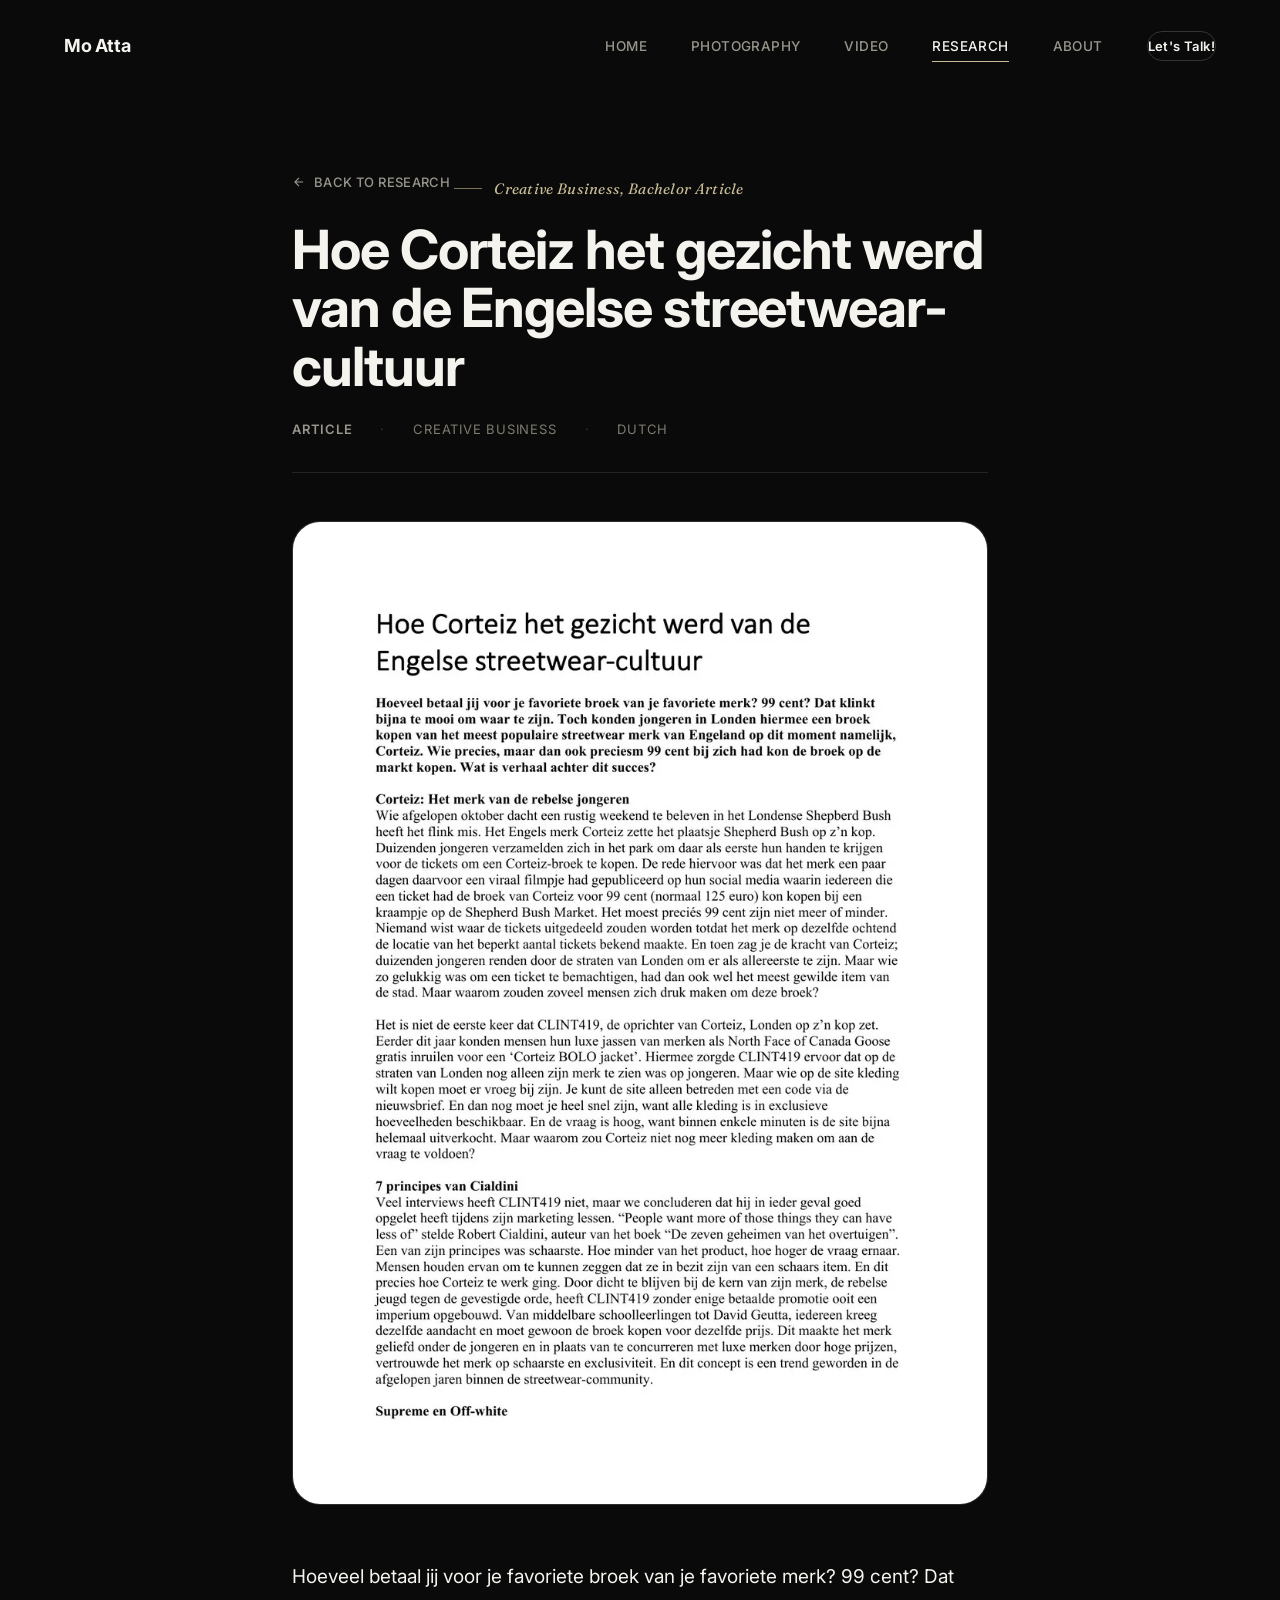
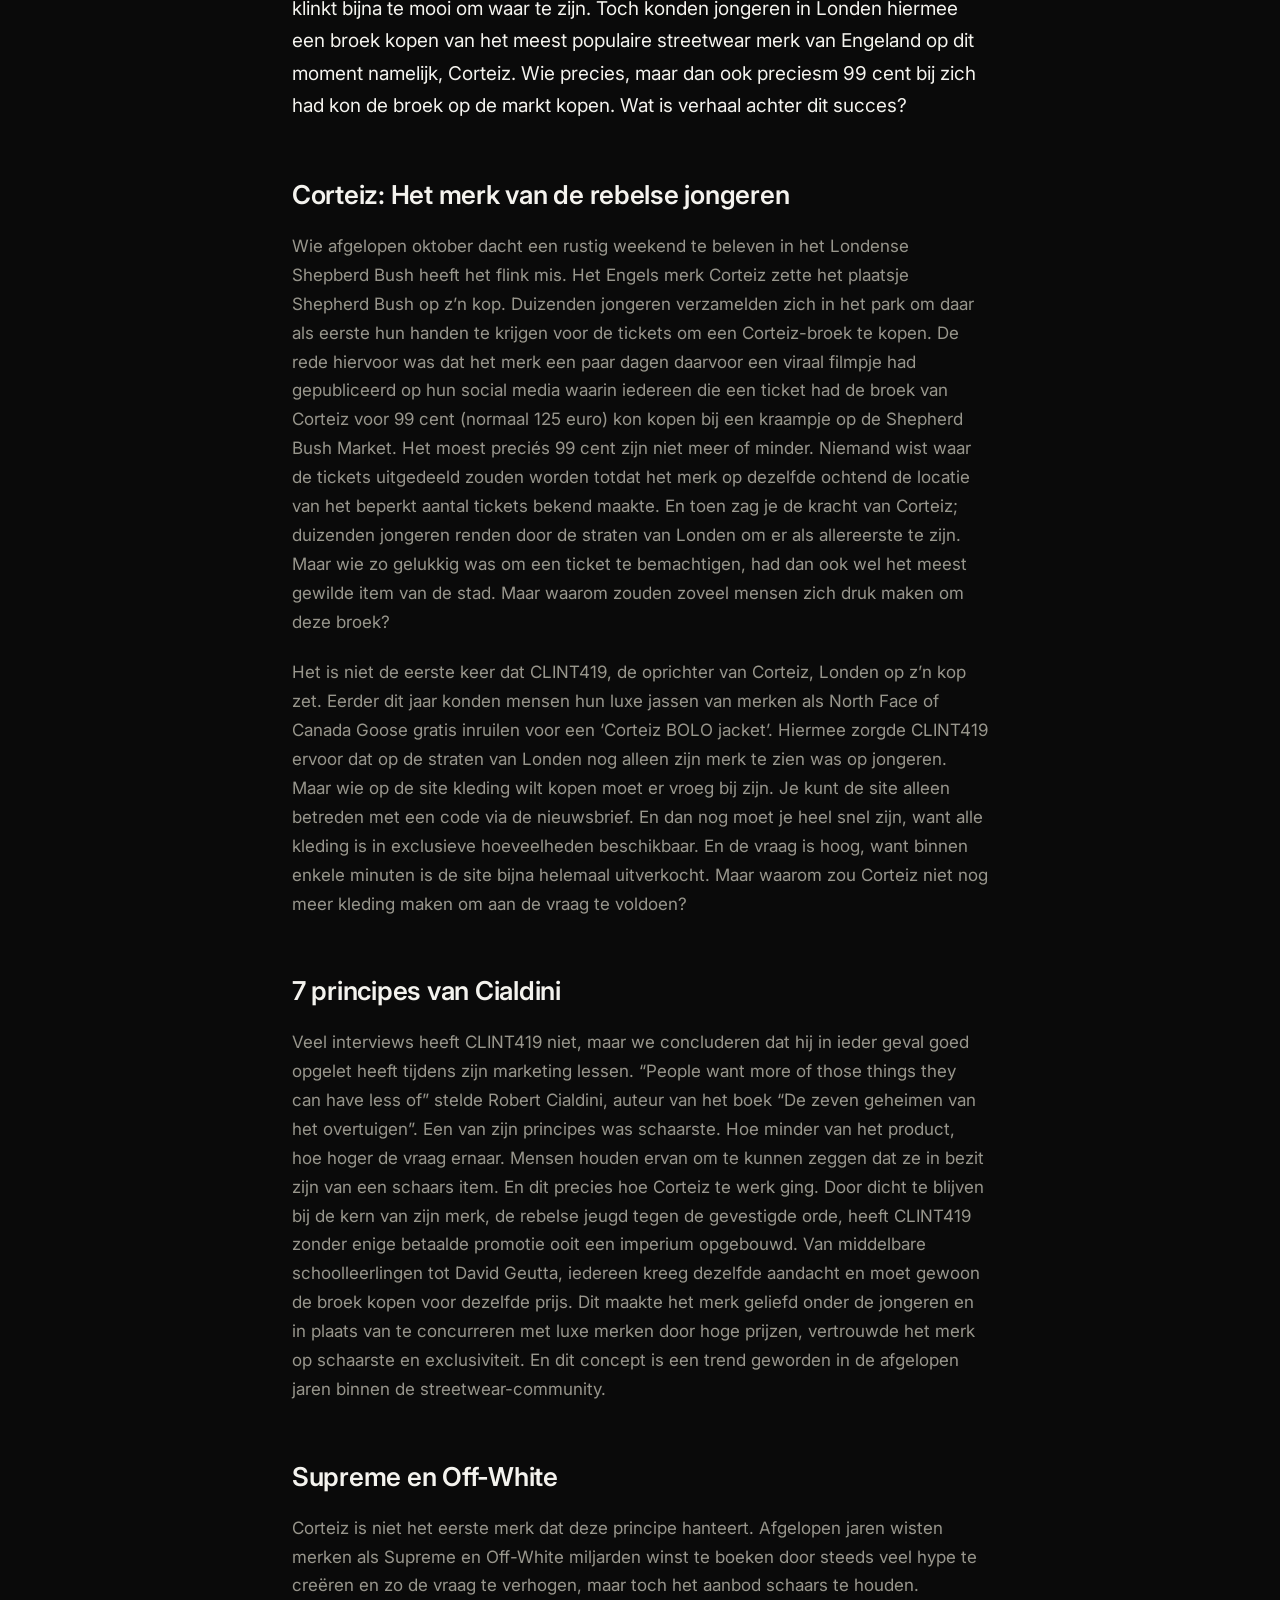
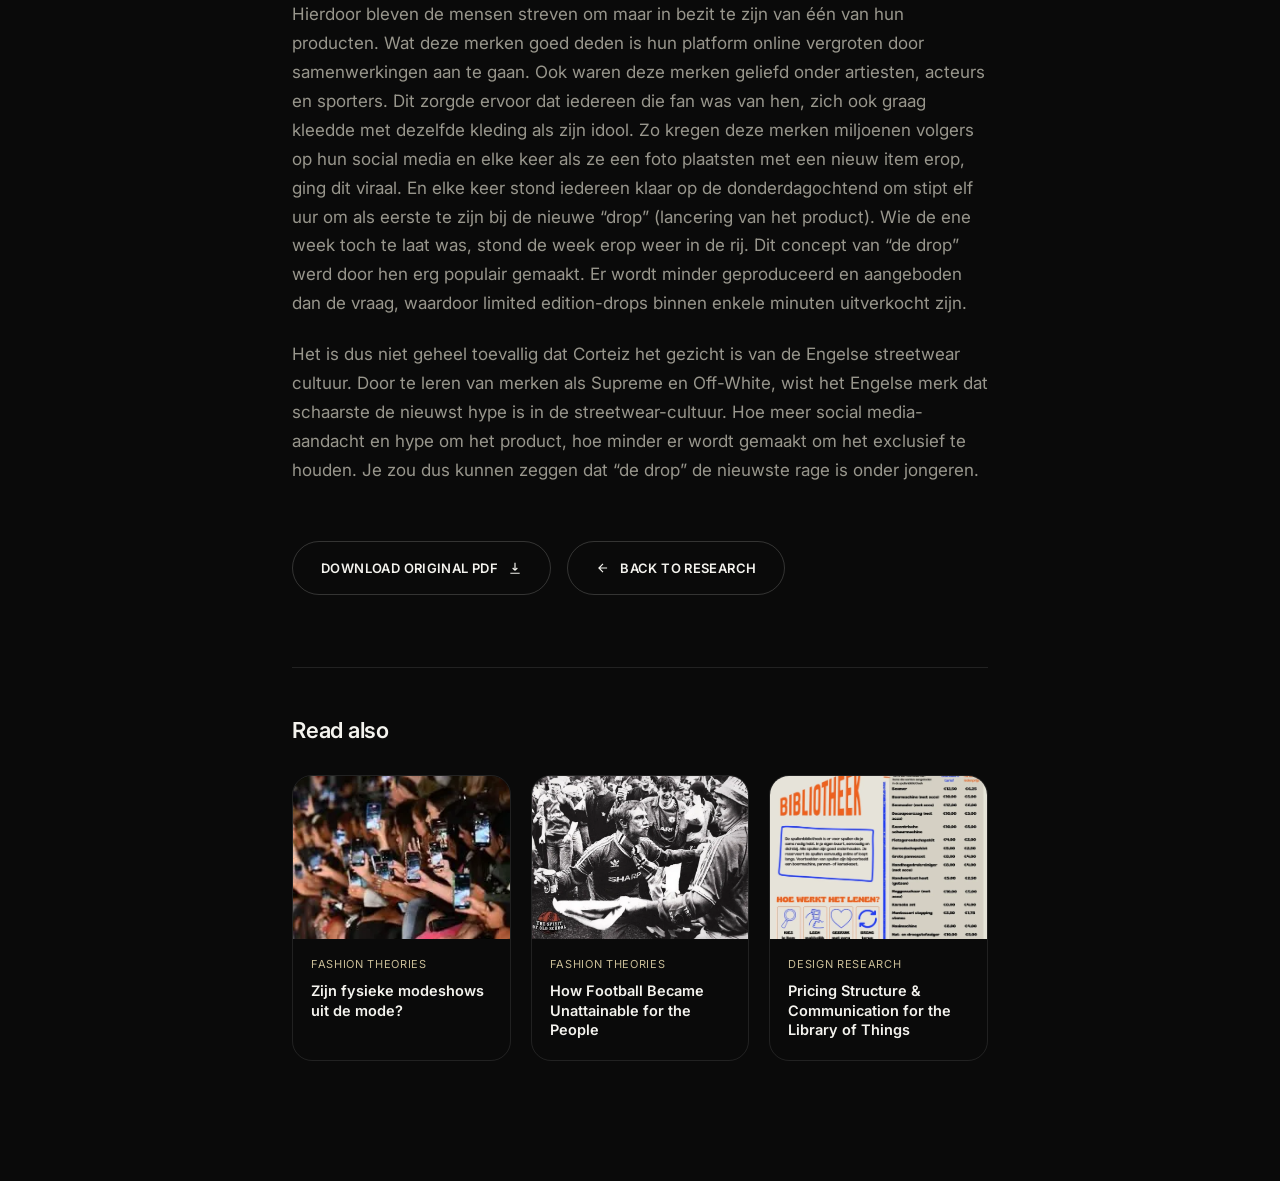
==== research-corteiz.html @ 4baba65a "Build production-ready portfolio site from source pages Rebuilds the 5 supplied pages (index + 4 res" ====
<!DOCTYPE html>
<html lang="en">
<head>
<meta charset="UTF-8" />
<meta name="viewport" content="width=device-width, initial-scale=1.0" />
<title>Hoe Corteiz het gezicht werd van de Engelse streetwear-cultuur — Mo Atta</title>
<meta name="description" content="A Creative Business bachelor article on Corteiz, scarcity marketing and Cialdini's principles of persuasion, and how the brand out-hyped Supreme and Off-White at their own game." />
<meta name="author" content="Mo Atta" />
<meta name="robots" content="index, follow" />
<meta name="theme-color" content="#0a0a0a" />
<link rel="canonical" href="https://moat56.github.io/moatta.portfolio.github.io/research-corteiz.html" />

<!-- Favicons -->
<link rel="icon" href="assets/icons/favicon.svg" type="image/svg+xml">
<link rel="icon" href="assets/icons/favicon.ico" sizes="any">
<link rel="icon" href="assets/icons/favicon-32x32.png" sizes="32x32" type="image/png">
<link rel="icon" href="assets/icons/favicon-16x16.png" sizes="16x16" type="image/png">
<link rel="apple-touch-icon" href="assets/icons/apple-touch-icon.png">
<link rel="manifest" href="site.webmanifest">

<!-- Open Graph / Facebook / LinkedIn -->
<meta property="og:type" content="article" />
<meta property="og:url" content="https://moat56.github.io/moatta.portfolio.github.io/research-corteiz.html" />
<meta property="og:title" content="Hoe Corteiz het gezicht werd van de Engelse streetwear-cultuur — Mo Atta" />
<meta property="og:description" content="A Creative Business bachelor article on Corteiz, scarcity marketing and Cialdini's principles of persuasion, and how the brand out-hyped Supreme and Off-White at their own game." />
<meta property="og:image" content="https://moat56.github.io/moatta.portfolio.github.io/assets/images/og/og-corteiz.jpg" />
<meta property="og:image:width" content="1200" />
<meta property="og:image:height" content="630" />
<meta property="og:locale" content="en_US" />
<meta property="og:site_name" content="Mo Atta Portfolio" />

<!-- Twitter -->
<meta name="twitter:card" content="summary_large_image" />
<meta name="twitter:title" content="Hoe Corteiz het gezicht werd van de Engelse streetwear-cultuur — Mo Atta" />
<meta name="twitter:description" content="A Creative Business bachelor article on Corteiz, scarcity marketing and Cialdini's principles of persuasion, and how the brand out-hyped Supreme and Off-White at their own game." />
<meta name="twitter:image" content="https://moat56.github.io/moatta.portfolio.github.io/assets/images/og/og-corteiz.jpg" />

<link rel="preconnect" href="https://fonts.googleapis.com">
<link rel="preconnect" href="https://fonts.gstatic.com" crossorigin>
<link href="https://fonts.googleapis.com/css2?family=Inter:wght@300;400;500;600;700;800;900&family=Fraunces:ital,wght@0,400;0,500;1,400;1,500&display=swap" rel="stylesheet">

<link rel="stylesheet" href="assets/css/base.css">
<link rel="stylesheet" href="assets/css/article.css">
<noscript><style>.reveal{opacity:1!important;transform:none!important;}</style></noscript>
</head>
<body>
<a href="#main" class="skip-link">Skip to content</a>
<nav class="nav" id="nav">
  <div class="nav-inner">
    <a href="index.html" class="nav-logo">Mo Atta</a>
    <ul class="nav-links" id="navLinks">
      <li><a href="index.html#home">Home</a></li>
      <li><a href="index.html#photography">Photography</a></li>
      <li><a href="index.html#video">Video</a></li>
      <li><a href="index.html#research" class="active">Research</a></li>
      <li><a href="index.html#about">About</a></li>
      <li><a href="index.html#contact" class="nav-cta">Let's Talk!</a></li>
    </ul>
    <button class="nav-toggle" id="navToggle" aria-label="Toggle menu" aria-expanded="false" aria-controls="navLinks">
      <span></span><span></span><span></span>
    </button>
  </div>
</nav>

<main id="main">
<div class="wrap">
<a class="back-link" href="index.html#research">
  <svg viewBox="0 0 24 24" fill="none" stroke="currentColor" stroke-width="2"><path d="M19 12H5M12 19l-7-7 7-7"/></svg>
  Back to Research
</a>
<div class="eyebrow">Creative Business, Bachelor Article</div>
<h1 class="title">Hoe Corteiz het gezicht werd van de Engelse streetwear-cultuur</h1>
<div class="meta"><strong>Article</strong> <span style="opacity:.4">&middot;</span> Creative Business <span style="opacity:.4">&middot;</span> Dutch</div>
<div class="cover"><img src="assets/images/corteiz-cover.webp" alt="Hoe Corteiz het gezicht werd van de Engelse streetwear-cultuur — cover"/></div>
<div class="content"><p class="lead">Hoeveel betaal jij voor je favoriete broek van je favoriete merk? 99 cent? Dat klinkt bijna te mooi om waar te zijn. Toch konden jongeren in Londen hiermee een broek kopen van het meest populaire streetwear merk van Engeland op dit moment namelijk, Corteiz. Wie precies, maar dan ook preciesm 99 cent bij zich had kon de broek op de markt kopen. Wat is verhaal achter dit succes?</p>
<h2>Corteiz: Het merk van de rebelse jongeren</h2>
<p>Wie afgelopen oktober dacht een rustig weekend te beleven in het Londense Shepberd Bush heeft het flink mis. Het Engels merk Corteiz zette het plaatsje Shepherd Bush op z’n kop. Duizenden jongeren verzamelden zich in het park om daar als eerste hun handen te krijgen voor de tickets om een Corteiz-broek te kopen. De rede hiervoor was dat het merk een paar dagen daarvoor een viraal filmpje had gepubliceerd op hun social media waarin iedereen die een ticket had de broek van Corteiz voor 99 cent (normaal 125 euro) kon kopen bij een kraampje op de Shepherd Bush Market. Het moest preciés 99 cent zijn niet meer of minder. Niemand wist waar de tickets uitgedeeld zouden worden totdat het merk op dezelfde ochtend de locatie van het beperkt aantal tickets bekend maakte. En toen zag je de kracht van Corteiz; duizenden jongeren renden door de straten van Londen om er als allereerste te zijn. Maar wie zo gelukkig was om een ticket te bemachtigen, had dan ook wel het meest gewilde item van de stad. Maar waarom zouden zoveel mensen zich druk maken om deze broek?</p>
<p>Het is niet de eerste keer dat CLINT419, de oprichter van Corteiz, Londen op z’n kop zet. Eerder dit jaar konden mensen hun luxe jassen van merken als North Face of Canada Goose gratis inruilen voor een ‘Corteiz BOLO jacket’. Hiermee zorgde CLINT419 ervoor dat op de straten van Londen nog alleen zijn merk te zien was op jongeren. Maar wie op de site kleding wilt kopen moet er vroeg bij zijn. Je kunt de site alleen betreden met een code via de nieuwsbrief. En dan nog moet je heel snel zijn, want alle kleding is in exclusieve hoeveelheden beschikbaar. En de vraag is hoog, want binnen enkele minuten is de site bijna helemaal uitverkocht. Maar waarom zou Corteiz niet nog meer kleding maken om aan de vraag te voldoen?</p>
<h2>7 principes van Cialdini</h2>
<p>Veel interviews heeft CLINT419 niet, maar we concluderen dat hij in ieder geval goed opgelet heeft tijdens zijn marketing lessen. “People want more of those things they can have less of” stelde Robert Cialdini, auteur van het boek “De zeven geheimen van het overtuigen”. Een van zijn principes was schaarste. Hoe minder van het product, hoe hoger de vraag ernaar. Mensen houden ervan om te kunnen zeggen dat ze in bezit zijn van een schaars item. En dit precies hoe Corteiz te werk ging. Door dicht te blijven bij de kern van zijn merk, de rebelse jeugd tegen de gevestigde orde, heeft CLINT419 zonder enige betaalde promotie ooit een imperium opgebouwd. Van middelbare schoolleerlingen tot David Geutta, iedereen kreeg dezelfde aandacht en moet gewoon de broek kopen voor dezelfde prijs. Dit maakte het merk geliefd onder de jongeren en in plaats van te concurreren met luxe merken door hoge prijzen, vertrouwde het merk op schaarste en exclusiviteit. En dit concept is een trend geworden in de afgelopen jaren binnen de streetwear-community.</p>
<h2>Supreme en Off-White</h2>
<p>Corteiz is niet het eerste merk dat deze principe hanteert. Afgelopen jaren wisten merken als Supreme en Off-White miljarden winst te boeken door steeds veel hype te creëren en zo de vraag te verhogen, maar toch het aanbod schaars te houden. Hierdoor bleven de mensen streven om maar in bezit te zijn van één van hun producten. Wat deze merken goed deden is hun platform online vergroten door samenwerkingen aan te gaan. Ook waren deze merken geliefd onder artiesten, acteurs en sporters. Dit zorgde ervoor dat iedereen die fan was van hen, zich ook graag kleedde met dezelfde kleding als zijn idool. Zo kregen deze merken miljoenen volgers op hun social media en elke keer als ze een foto plaatsten met een nieuw item erop, ging dit viraal. En elke keer stond iedereen klaar op de donderdagochtend om stipt elf uur om als eerste te zijn bij de nieuwe “drop” (lancering van het product). Wie de ene week toch te laat was, stond de week erop weer in de rij. Dit concept van “de drop” werd door hen erg populair gemaakt. Er wordt minder geproduceerd en aangeboden dan de vraag, waardoor limited edition-drops binnen enkele minuten uitverkocht zijn.</p>
<p>Het is dus niet geheel toevallig dat Corteiz het gezicht is van de Engelse streetwear cultuur. Door te leren van merken als Supreme en Off-White, wist het Engelse merk dat schaarste de nieuwst hype is in de streetwear-cultuur. Hoe meer social media-aandacht en hype om het product, hoe minder er wordt gemaakt om het exclusief te houden. Je zou dus kunnen zeggen dat “de drop” de nieuwste rage is onder jongeren.</p>
</div>
<div class="download-row">
    <a href="articles/corteiz-source.pdf" class="btn" target="_blank" rel="noopener noreferrer">
      Download Original PDF
      <svg viewBox="0 0 24 24" fill="none" stroke="currentColor" stroke-width="2"><path d="M12 3v13m0 0l-4-4m4 4l4-4M4 21h16"/></svg>
    </a>
    <a href="index.html#research" class="btn">
      <svg viewBox="0 0 24 24" fill="none" stroke="currentColor" stroke-width="2"><path d="M19 12H5M12 19l-7-7 7-7"/></svg>
      Back to Research
    </a>
  </div>
    <div class="read-also">
      <h2>Read also</h2>
      <div class="read-also-grid">
      <a class="read-also-card" href="research-modeshows.html">
        <div class="read-also-image"><img src="assets/images/modeshows-thumb.webp" alt="Fashion show audience filming on their phones" loading="lazy"/></div>
        <div class="read-also-body">
          <div class="read-also-category">Fashion Theories</div>
          <div class="read-also-title">Zijn fysieke modeshows uit de mode?</div>
        </div>
      </a>
      <a class="read-also-card" href="research-luxury-and-football.html">
        <div class="read-also-image"><img src="assets/images/luxury-football-thumb.webp" alt="Manchester United fans celebrating" loading="lazy"/></div>
        <div class="read-also-body">
          <div class="read-also-category">Fashion Theories</div>
          <div class="read-also-title">How Football Became Unattainable for the People</div>
        </div>
      </a>
      <a class="read-also-card" href="research-library-of-things.html">
        <div class="read-also-image"><img src="assets/images/library-of-things-cover.webp" alt="Spullenbibliotheek (Library of Things) campaign cover" loading="lazy"/></div>
        <div class="read-also-body">
          <div class="read-also-category">Design Research</div>
          <div class="read-also-title">Pricing Structure & Communication for the Library of Things</div>
        </div>
      </a>
      </div>
    </div>
</div>
</main>
<script src="assets/js/main.js" defer></script>
</body>
</html>
---- assets/css/base.css ----
/* ============================================================
   TOKENS
============================================================ */
:root{
  --bg: #0a0a0a;
  --bg-elevated: #131311;
  --bg-card: #161614;
  --text: #f4f3ee;
  --text-muted: #98968c;
  --text-faint: #7d7b6f;
  --line: rgba(244,243,238,0.10);
  --line-strong: rgba(244,243,238,0.18);
  --accent: #c9bd97;
  --accent-dim: #7c765d;
  --radius-xl: 28px;
  --radius-lg: 20px;
  --radius-md: 14px;
  --radius-sm: 8px;
  --ease: cubic-bezier(.16,.8,.24,1);
  --ease-soft: cubic-bezier(.22,.61,.36,1);
  --container: 1360px;
  --nav-h: 92px;
}

*,*::before,*::after{ box-sizing: border-box; }
html{ scroll-behavior: smooth; background: var(--bg); }
body{
  margin:0;
  background: var(--bg);
  color: var(--text);
  font-family: 'Inter', -apple-system, BlinkMacSystemFont, 'SF Pro Display', sans-serif;
  font-weight: 400;
  -webkit-font-smoothing: antialiased;
  -moz-osx-font-smoothing: grayscale;
  overflow-x: hidden;
}
img{ max-width:100%; display:block; }
a{ color: inherit; text-decoration: none; }
button{ font-family: inherit; cursor: pointer; }
h1,h2,h3,h4,p{ margin:0; }
::selection{ background: var(--accent); color: #0a0a0a; }

@media (prefers-reduced-motion: reduce){
  *{ animation-duration: 0.001ms !important; animation-iteration-count: 1 !important; transition-duration: 0.001ms !important; scroll-behavior: auto !important; }
}

.serif{
  font-family: 'Fraunces', Georgia, serif;
}
.eyebrow{
  font-family: 'Fraunces', Georgia, serif;
  font-style: italic;
  font-weight: 400;
  font-size: 15px;
  letter-spacing: 0.02em;
  color: var(--accent);
  display: inline-flex;
  align-items: center;
  gap: 12px;
}
.eyebrow::before{
  content:'';
  width: 28px;
  height: 1px;
  background: var(--accent-dim);
  display:inline-block;
}

.container{
  max-width: var(--container);
  margin: 0 auto;
  padding: 0 64px;
}

.skip-link{
  position: absolute;
  top: -60px;
  left: 16px;
  z-index: 1000;
  background: var(--text);
  color: #0a0a0a;
  padding: 12px 20px;
  border-radius: 100px;
  font-size: 13px;
  font-weight: 600;
  transition: top .3s var(--ease);
}
.skip-link:focus{ top: 16px; }

.btn{
  display:inline-flex;
  align-items:center;
  justify-content:center;
  gap: 10px;
  padding: 17px 34px;
  border-radius: 100px;
  font-size: 14px;
  font-weight: 600;
  letter-spacing: 0.03em;
  text-transform: uppercase;
  border: 1px solid var(--line-strong);
  background: transparent;
  color: var(--text);
  transition: background .5s var(--ease), color .5s var(--ease), border-color .5s var(--ease), transform .4s var(--ease);
  white-space: nowrap;
}
.btn:hover{ transform: translateY(-2px); border-color: var(--text); }
.btn-primary{
  background: var(--text);
  color: #0a0a0a;
  border-color: var(--text);
}
.btn-primary:hover{ background: var(--accent); border-color: var(--accent); color: #0a0a0a; }
.btn:focus-visible, a:focus-visible, button:focus-visible{
  outline: 2px solid var(--accent);
  outline-offset: 3px;
}

.reveal{
  opacity: 0;
  transform: translateY(36px);
  transition: opacity 1s var(--ease-soft), transform 1s var(--ease-soft);
  will-change: transform, opacity;
}
.reveal.in-view{ opacity: 1; transform: translateY(0); }
.reveal-delay-1{ transition-delay: .08s; }
.reveal-delay-2{ transition-delay: .16s; }
.reveal-delay-3{ transition-delay: .24s; }
.reveal-delay-4{ transition-delay: .32s; }

.section{ position: relative; padding: 190px 0; }
.section-tight{ padding: 130px 0; }
.section-head{
  display:flex;
  align-items: flex-end;
  justify-content: space-between;
  gap: 40px;
  margin-bottom: 84px;
}
.section-title{
  font-size: clamp(40px, 4.4vw, 68px);
  font-weight: 600;
  letter-spacing: -0.02em;
  line-height: 1.02;
}
.section-note{
  max-width: 340px;
  color: var(--text-muted);
  font-size: 15.5px;
  line-height: 1.6;
  padding-bottom: 6px;
}

.hairline{
  height:1px;
  background: var(--line);
  border:none;
  width:100%;
}

/* ============================================================
   NAV (shared across every page)
============================================================ */
.nav{
  position: fixed;
  top:0; left:0; right:0;
  height: var(--nav-h);
  z-index: 500;
  display:flex;
  align-items:center;
  background: transparent;
  backdrop-filter: blur(0px);
  -webkit-backdrop-filter: blur(0px);
  transition: backdrop-filter .5s ease;
}
.nav.scrolled{
  backdrop-filter: blur(14px);
  -webkit-backdrop-filter: blur(14px);
}
.nav-inner{
  width:100%;
  max-width: var(--container);
  margin: 0 auto;
  padding: 0 64px;
  display:flex;
  align-items:center;
  justify-content: space-between;
}
.nav-logo{
  font-size: 18px;
  font-weight: 700;
  letter-spacing: -0.01em;
}
.nav-links{
  display:flex;
  align-items:center;
  gap: 44px;
  list-style:none;
  margin:0; padding:0;
}
.nav-links a{
  position:relative;
  font-size: 13.5px;
  font-weight: 500;
  letter-spacing: 0.03em;
  text-transform: uppercase;
  color: var(--text-muted);
  padding: 6px 0;
  transition: color .4s ease;
}
.nav-links a::after{
  content:'';
  position:absolute;
  left:0; right:0; bottom:-2px;
  height: 1px;
  background: var(--accent);
  transform: scaleX(0);
  transform-origin: left;
  transition: transform .4s var(--ease);
}
.nav-links a:hover{ color: var(--text); }
.nav-links a.active{ color: var(--text); }
.nav-links a.active::after{ transform: scaleX(1); }
.nav-cta{
  font-size: 13px !important;
  font-weight: 600 !important;
  padding: 11px 22px;
  border: 1px solid var(--line-strong);
  border-radius: 100px;
  color: var(--text) !important;
  text-transform: none !important;
  transition: all .4s var(--ease);
}
.nav-cta:hover{ background: var(--text); color: #0a0a0a !important; border-color: var(--text); }
.nav-cta::after{ display:none; }
.nav-toggle{
  display:none;
  width: 30px; height: 22px;
  position: relative;
  background:none; border:none;
}
.nav-toggle span{
  position:absolute; left:0; right:0; height:1px; background: var(--text);
  transition: transform .3s ease, opacity .3s ease;
}
.nav-toggle span:nth-child(1){ top:0; }
.nav-toggle span:nth-child(2){ top:50%; margin-top:-0.5px; }
.nav-toggle span:nth-child(3){ bottom:0; }
.nav-toggle.open span:nth-child(1){ transform: translateY(10.5px) rotate(45deg); }
.nav-toggle.open span:nth-child(2){ opacity:0; }
.nav-toggle.open span:nth-child(3){ transform: translateY(-10.5px) rotate(-45deg); }

/* ============================================================
   FOOTER (shared)
============================================================ */
.footer{
  padding: 40px 0;
  display:flex;
  justify-content: space-between;
  align-items:center;
  border-top: 1px solid var(--line);
  flex-wrap: wrap;
  gap: 16px;
}
.footer-note{ font-size:13px; color: var(--text-faint); }
.footer-socials{ display:flex; gap:22px; }
.footer-socials a{ font-size:13px; color: var(--text-muted); transition: color .3s ease; }
.footer-socials a:hover{ color: var(--text); }

/* ============================================================
   RESPONSIVE (shared nav/container breakpoints)
============================================================ */
@media (max-width: 1180px){
  .container, .nav-inner{ padding-left:40px; padding-right:40px; }
}
@media (max-width: 980px){
  .nav-links{ display:none; }
  .nav-toggle{ display:block; }
  .section{ padding: 120px 0; }
}
@media (max-width: 640px){
  .container, .nav-inner{ padding-left:24px; padding-right:24px; }
  .section-head{ flex-direction:column; align-items:flex-start; gap:20px; }
}
---- assets/css/article.css ----
/* ============================================================
   RESEARCH ARTICLE PAGES
   (shared by research-library-of-things.html, research-modeshows.html,
   research-corteiz.html, research-luxury-and-football.html)
============================================================ */
body{ line-height: 1.7; }

.wrap{ max-width:760px; margin:0 auto; padding: 170px 32px 120px; }

.back-link{
  display:inline-flex; align-items:center; gap:8px;
  font-size:13px; font-weight:500; letter-spacing:0.03em; text-transform:uppercase;
  color:var(--text-muted); margin-bottom:28px;
  transition:color .3s ease;
}
.back-link:hover{ color:var(--text); }
.back-link svg{ width:14px; height:14px; }

h1.title{
  font-size:clamp(32px,5vw,54px); font-weight:700; letter-spacing:-0.02em; line-height:1.08; margin:0 0 22px;
}
.meta{
  display:flex; flex-wrap:wrap; gap:10px 28px; color:var(--text-faint); font-size:13px;
  text-transform:uppercase; letter-spacing:0.06em; margin-bottom:48px; padding-bottom:32px;
  border-bottom:1px solid var(--line);
}
.meta strong{ color:var(--text-muted); font-weight:600; }
.cover{
  border-radius:var(--radius-xl); overflow:hidden; margin-bottom:56px;
  border:1px solid var(--line); background:var(--bg-card);
}
.cover img{ width:100%; height:auto; display:block; }
.content h2{
  font-size:26px; font-weight:600; letter-spacing:-0.01em; margin:56px 0 20px; line-height:1.3;
}
.content h2:first-child{ margin-top:0; }
.content p{ font-size:17px; color:var(--text-muted); margin:0 0 22px; }
.content p.lead{ font-size:19px; color:var(--text); }
.content blockquote{
  font-family:'Fraunces',serif; font-style:italic; font-size:20px; color:var(--text);
  border-left:2px solid var(--accent); padding-left:24px; margin:36px 0;
}
.abstract{
  background:var(--bg-card); border:1px solid var(--line); border-radius:var(--radius-lg);
  padding:32px 36px; margin-bottom:48px;
}
.abstract .label{ font-size:12px; text-transform:uppercase; letter-spacing:.08em; color:var(--accent); margin-bottom:14px; }
.abstract p{ margin:0; font-size:15.5px; }
.abstract p + p{ margin-top: 16px; }
.keywords{ margin-top:18px; font-size:13px; color:var(--text-faint); }
.keywords strong{ color:var(--text-muted); }
.sources{
  margin-top:56px; padding-top:40px; border-top:1px solid var(--line);
}
.sources h2{ margin-top:0; }
.sources ol{ padding-left:22px; margin:0; }
.sources li{ font-size:13.5px; color:var(--text-faint); margin-bottom:16px; line-height:1.6; word-break:break-word; }
.download-row{ margin-top:56px; display:flex; gap:16px; flex-wrap:wrap; }
.download-row .btn{
  padding:15px 28px; font-size:13px;
}
.download-row .btn svg{ width:14px; height:14px; }

.read-also{ margin-top:72px; padding-top:44px; border-top:1px solid var(--line); }
.read-also h2{ font-size:22px; font-weight:600; letter-spacing:-0.01em; margin-bottom:26px; }
.read-also-grid{ display:grid; grid-template-columns:repeat(3,1fr); gap:20px; }
.read-also-card{ display:block; border:1px solid var(--line); border-radius:var(--radius-lg); overflow:hidden; text-decoration:none; color:inherit; transition:transform .4s var(--ease), border-color .4s var(--ease); }
.read-also-card:hover{ transform:translateY(-6px); border-color:var(--line-strong); }
.read-also-image{ aspect-ratio:4/3; overflow:hidden; background:var(--bg-card); }
.read-also-image img{ width:100%; height:100%; object-fit:cover; }
.read-also-body{ padding:16px 18px 20px; }
.read-also-category{ font-size:11px; text-transform:uppercase; letter-spacing:.06em; color:var(--accent); margin-bottom:8px; }
.read-also-title{ font-size:14.5px; font-weight:600; line-height:1.35; }

@media (max-width:640px){
  .wrap{ padding:140px 24px 90px; }
  .abstract{ padding:24px; }
  .read-also-grid{ grid-template-columns:1fr; }
}
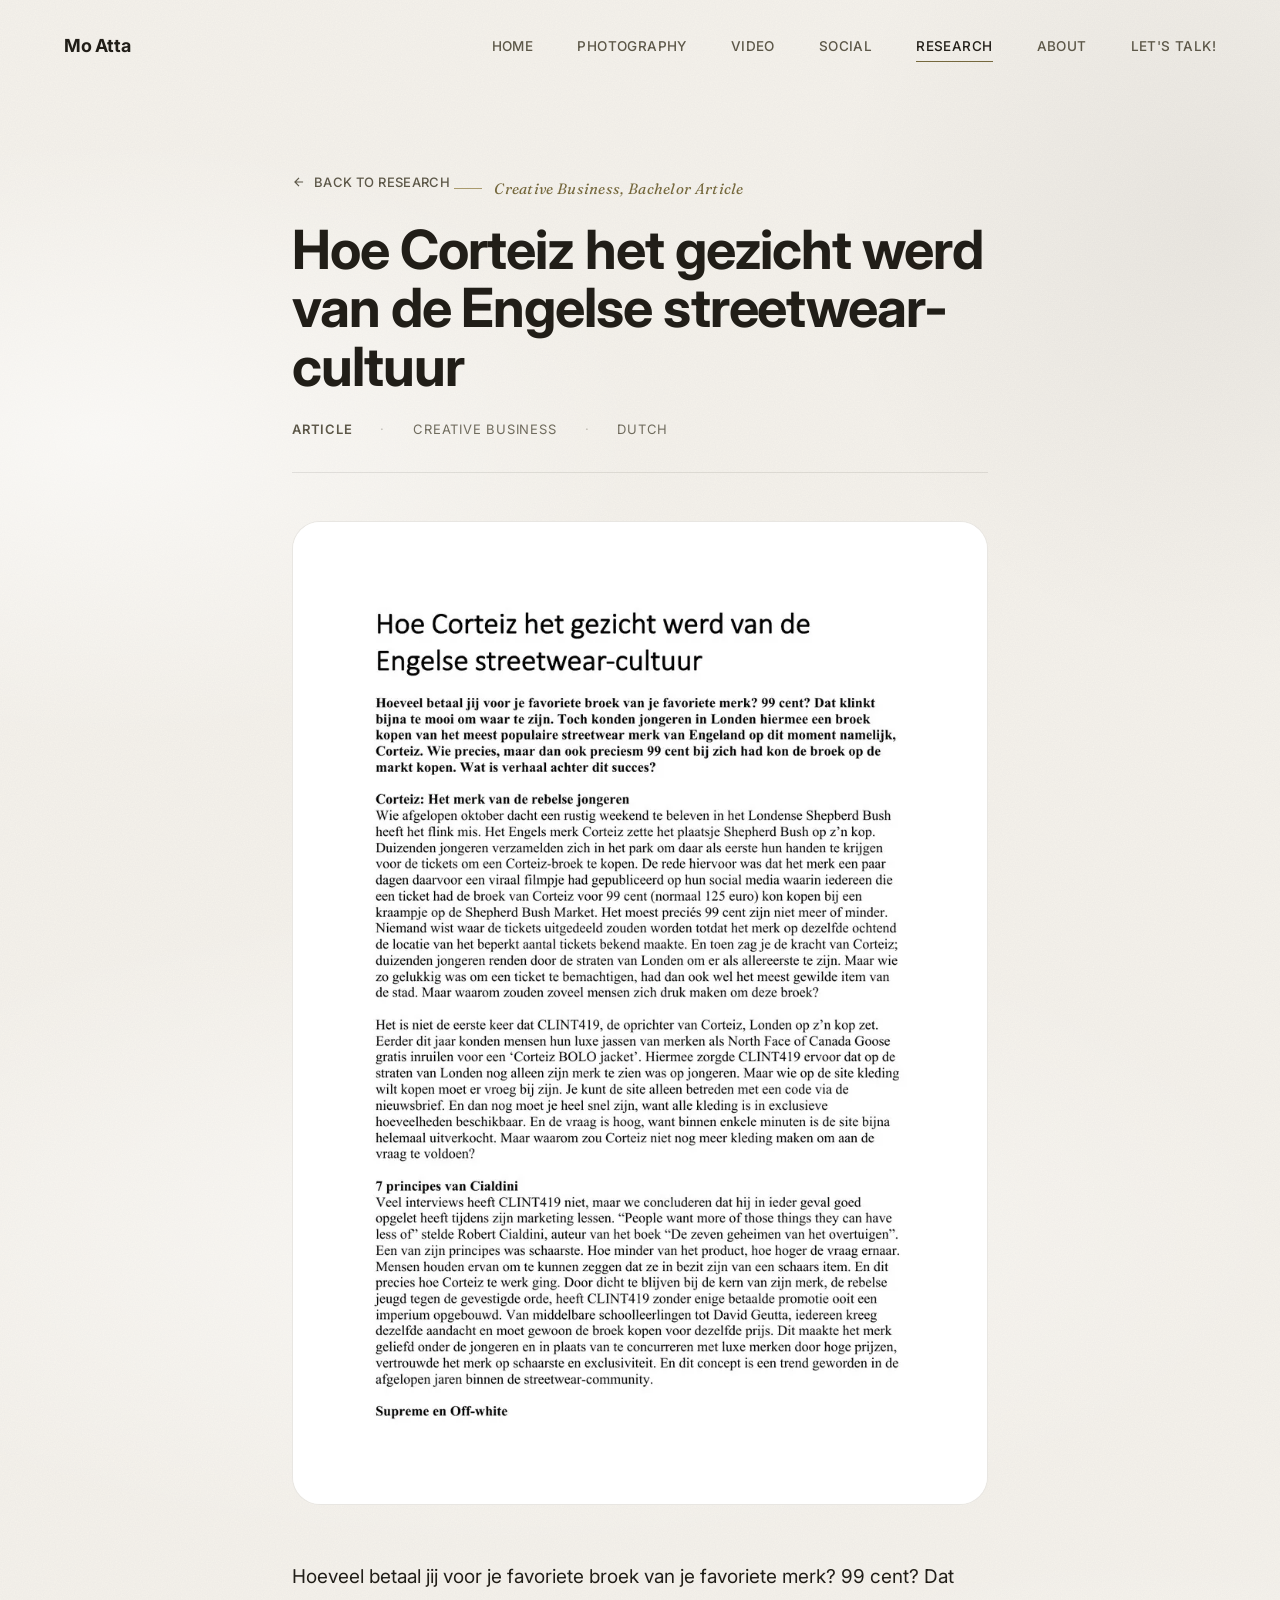
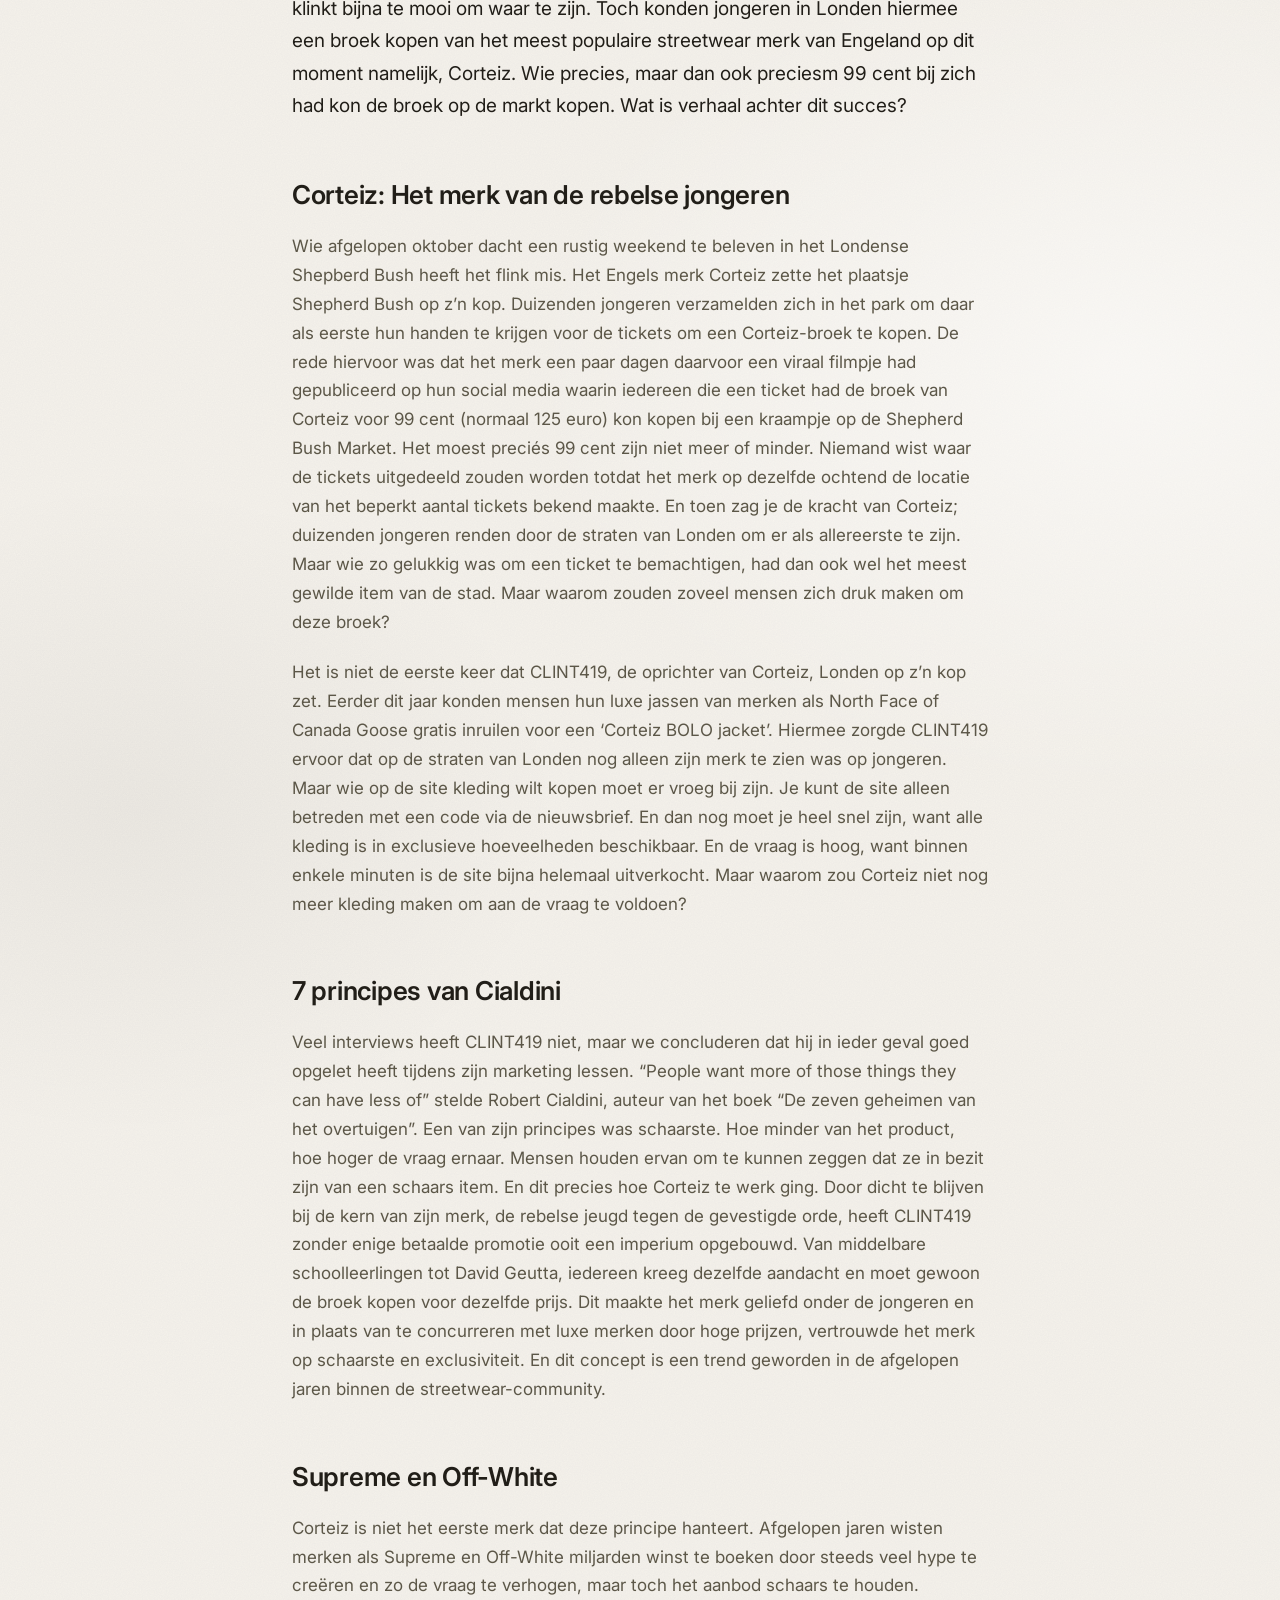
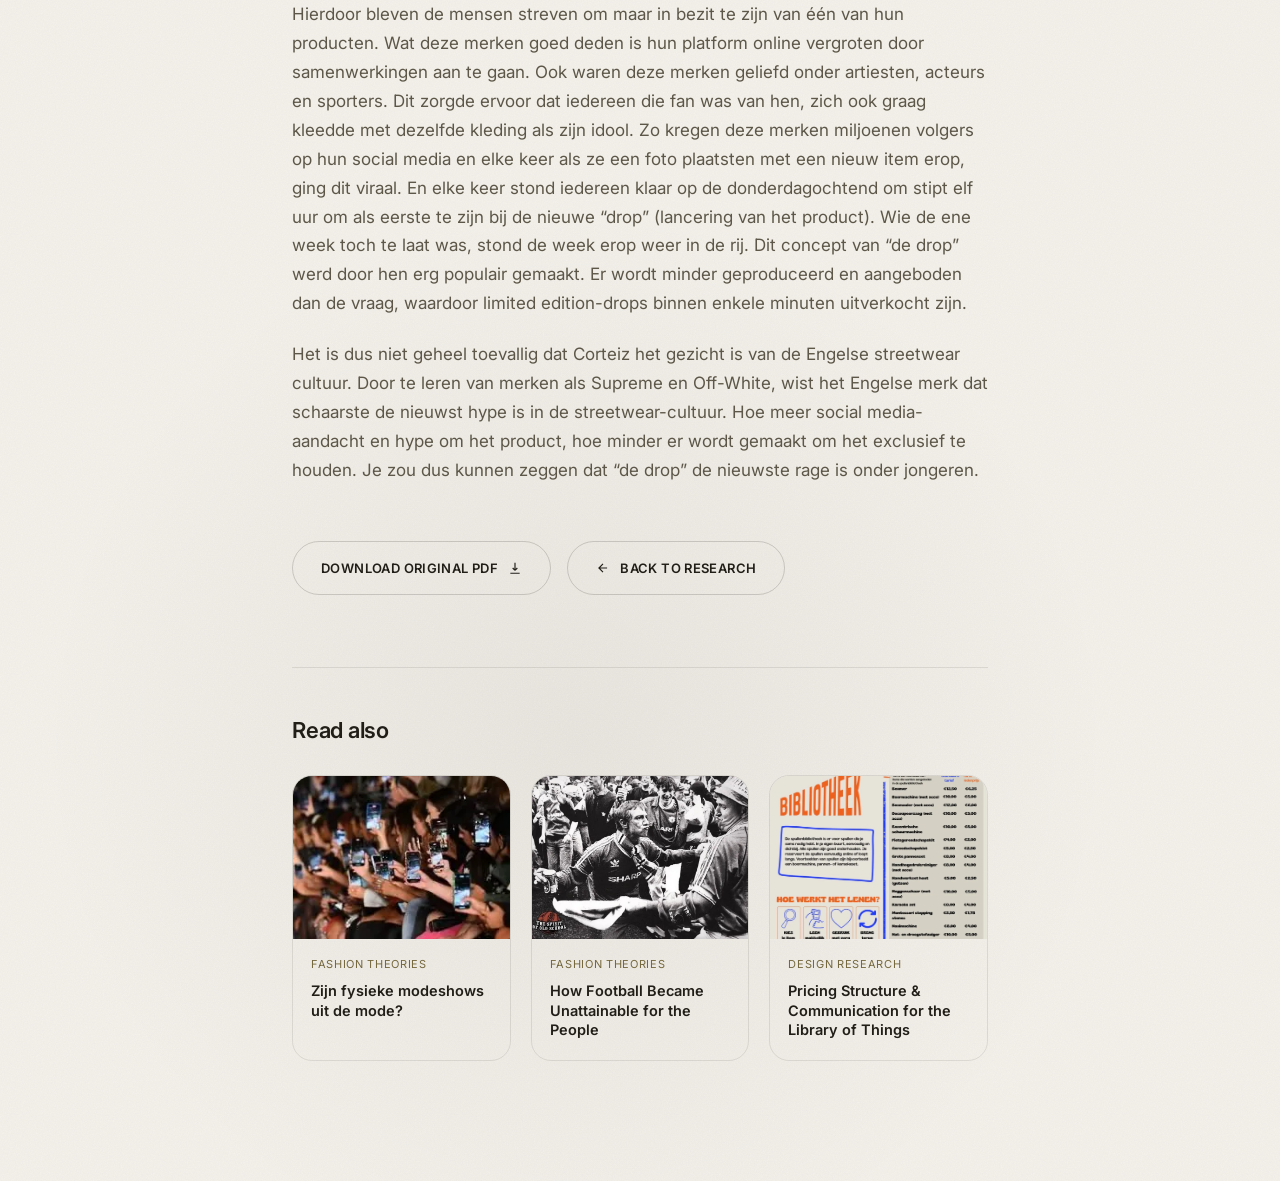
==== commit 0014d9a2: "Redesign: paper theme, simplified nav, hero parallax, Social section, video card & hobbies overhaul " ====
--- a/research-corteiz.html
+++ b/research-corteiz.html
@@ -7,7 +7,7 @@
 <meta name="description" content="A Creative Business bachelor article on Corteiz, scarcity marketing and Cialdini's principles of persuasion, and how the brand out-hyped Supreme and Off-White at their own game." />
 <meta name="author" content="Mo Atta" />
 <meta name="robots" content="index, follow" />
-<meta name="theme-color" content="#0a0a0a" />
+<meta name="theme-color" content="#f5f2ec" />
 <link rel="canonical" href="https://moat56.github.io/moatta.portfolio.github.io/research-corteiz.html" />
 
 <!-- Favicons -->
@@ -52,9 +52,10 @@
       <li><a href="index.html#home">Home</a></li>
       <li><a href="index.html#photography">Photography</a></li>
       <li><a href="index.html#video">Video</a></li>
+      <li><a href="index.html#social">Social</a></li>
       <li><a href="index.html#research" class="active">Research</a></li>
       <li><a href="index.html#about">About</a></li>
-      <li><a href="index.html#contact" class="nav-cta">Let's Talk!</a></li>
+      <li><a href="index.html#contact">Let's Talk!</a></li>
     </ul>
     <button class="nav-toggle" id="navToggle" aria-label="Toggle menu" aria-expanded="false" aria-controls="navLinks">
       <span></span><span></span><span></span>
--- a/assets/css/base.css
+++ b/assets/css/base.css
@@ -2,16 +2,17 @@
    TOKENS
 ============================================================ */
 :root{
-  --bg: #0a0a0a;
-  --bg-elevated: #131311;
-  --bg-card: #161614;
-  --text: #f4f3ee;
-  --text-muted: #98968c;
-  --text-faint: #7d7b6f;
-  --line: rgba(244,243,238,0.10);
-  --line-strong: rgba(244,243,238,0.18);
-  --accent: #c9bd97;
-  --accent-dim: #7c765d;
+  --bg: #f5f2ec;
+  --bg-elevated: #efeade;
+  --bg-card: #fffdf9;
+  --text: #211e18;
+  --text-muted: #5c5748;
+  --text-faint: #6f6b5d;
+  --line: rgba(33,30,24,0.10);
+  --line-strong: rgba(33,30,24,0.18);
+  --accent: #75683d;
+  --accent-soft: #c9bd97;
+  --accent-dim: #a99a6e;
   --radius-xl: 28px;
   --radius-lg: 20px;
   --radius-md: 14px;
@@ -26,7 +27,17 @@
 html{ scroll-behavior: smooth; background: var(--bg); }
 body{
   margin:0;
-  background: var(--bg);
+  background-color: var(--bg);
+  background-image:
+    radial-gradient(ellipse 900px 500px at 8% 10%, rgba(255,255,255,0.55), transparent 60%),
+    radial-gradient(ellipse 700px 800px at 95% 5%, rgba(33,30,24,0.05), transparent 55%),
+    radial-gradient(ellipse 1000px 700px at 88% 45%, rgba(255,255,255,0.5), transparent 60%),
+    radial-gradient(ellipse 800px 600px at 10% 55%, rgba(33,30,24,0.045), transparent 55%),
+    radial-gradient(ellipse 900px 900px at 45% 90%, rgba(33,30,24,0.055), transparent 60%),
+    radial-gradient(ellipse 1200px 500px at 40% 28%, rgba(255,255,255,0.45), transparent 65%),
+    url("data:image/svg+xml,%3Csvg%20xmlns%3D%22http%3A//www.w3.org/2000/svg%22%20width%3D%22220%22%20height%3D%22220%22%3E%3Cfilter%20id%3D%22n%22%3E%3CfeTurbulence%20type%3D%22fractalNoise%22%20baseFrequency%3D%220.85%22%20numOctaves%3D%222%22%20stitchTiles%3D%22stitch%22%20result%3D%22t%22/%3E%3CfeColorMatrix%20in%3D%22t%22%20type%3D%22matrix%22%20values%3D%220%200%200%200%200.13%20%200%200%200%200%200.12%20%200%200%200%200%200.09%20%200%200%200%200.05%200%22/%3E%3C/filter%3E%3Crect%20width%3D%22100%25%22%20height%3D%22100%25%22%20filter%3D%22url%28%23n%29%22/%3E%3C/svg%3E");
+  background-repeat: no-repeat, no-repeat, no-repeat, no-repeat, no-repeat, no-repeat, repeat;
+  background-size: auto, auto, auto, auto, auto, auto, 220px 220px;
   color: var(--text);
   font-family: 'Inter', -apple-system, BlinkMacSystemFont, 'SF Pro Display', sans-serif;
   font-weight: 400;
@@ -38,7 +49,7 @@
 a{ color: inherit; text-decoration: none; }
 button{ font-family: inherit; cursor: pointer; }
 h1,h2,h3,h4,p{ margin:0; }
-::selection{ background: var(--accent); color: #0a0a0a; }
+::selection{ background: var(--accent); color: var(--bg); }
 
 @media (prefers-reduced-motion: reduce){
   *{ animation-duration: 0.001ms !important; animation-iteration-count: 1 !important; transition-duration: 0.001ms !important; scroll-behavior: auto !important; }
@@ -78,7 +89,7 @@
   left: 16px;
   z-index: 1000;
   background: var(--text);
-  color: #0a0a0a;
+  color: var(--bg);
   padding: 12px 20px;
   border-radius: 100px;
   font-size: 13px;
@@ -107,10 +118,10 @@
 .btn:hover{ transform: translateY(-2px); border-color: var(--text); }
 .btn-primary{
   background: var(--text);
-  color: #0a0a0a;
+  color: var(--bg);
   border-color: var(--text);
 }
-.btn-primary:hover{ background: var(--accent); border-color: var(--accent); color: #0a0a0a; }
+.btn-primary:hover{ background: var(--accent); border-color: var(--accent); color: var(--bg); }
 .btn:focus-visible, a:focus-visible, button:focus-visible{
   outline: 2px solid var(--accent);
   outline-offset: 3px;
@@ -171,9 +182,10 @@
   background: transparent;
   backdrop-filter: blur(0px);
   -webkit-backdrop-filter: blur(0px);
-  transition: backdrop-filter .5s ease;
+  transition: backdrop-filter .5s ease, background .5s ease;
 }
 .nav.scrolled{
+  background: rgba(245,242,236,0.72);
   backdrop-filter: blur(14px);
   -webkit-backdrop-filter: blur(14px);
 }
@@ -221,18 +233,6 @@
 .nav-links a:hover{ color: var(--text); }
 .nav-links a.active{ color: var(--text); }
 .nav-links a.active::after{ transform: scaleX(1); }
-.nav-cta{
-  font-size: 13px !important;
-  font-weight: 600 !important;
-  padding: 11px 22px;
-  border: 1px solid var(--line-strong);
-  border-radius: 100px;
-  color: var(--text) !important;
-  text-transform: none !important;
-  transition: all .4s var(--ease);
-}
-.nav-cta:hover{ background: var(--text); color: #0a0a0a !important; border-color: var(--text); }
-.nav-cta::after{ display:none; }
 .nav-toggle{
   display:none;
   width: 30px; height: 22px;
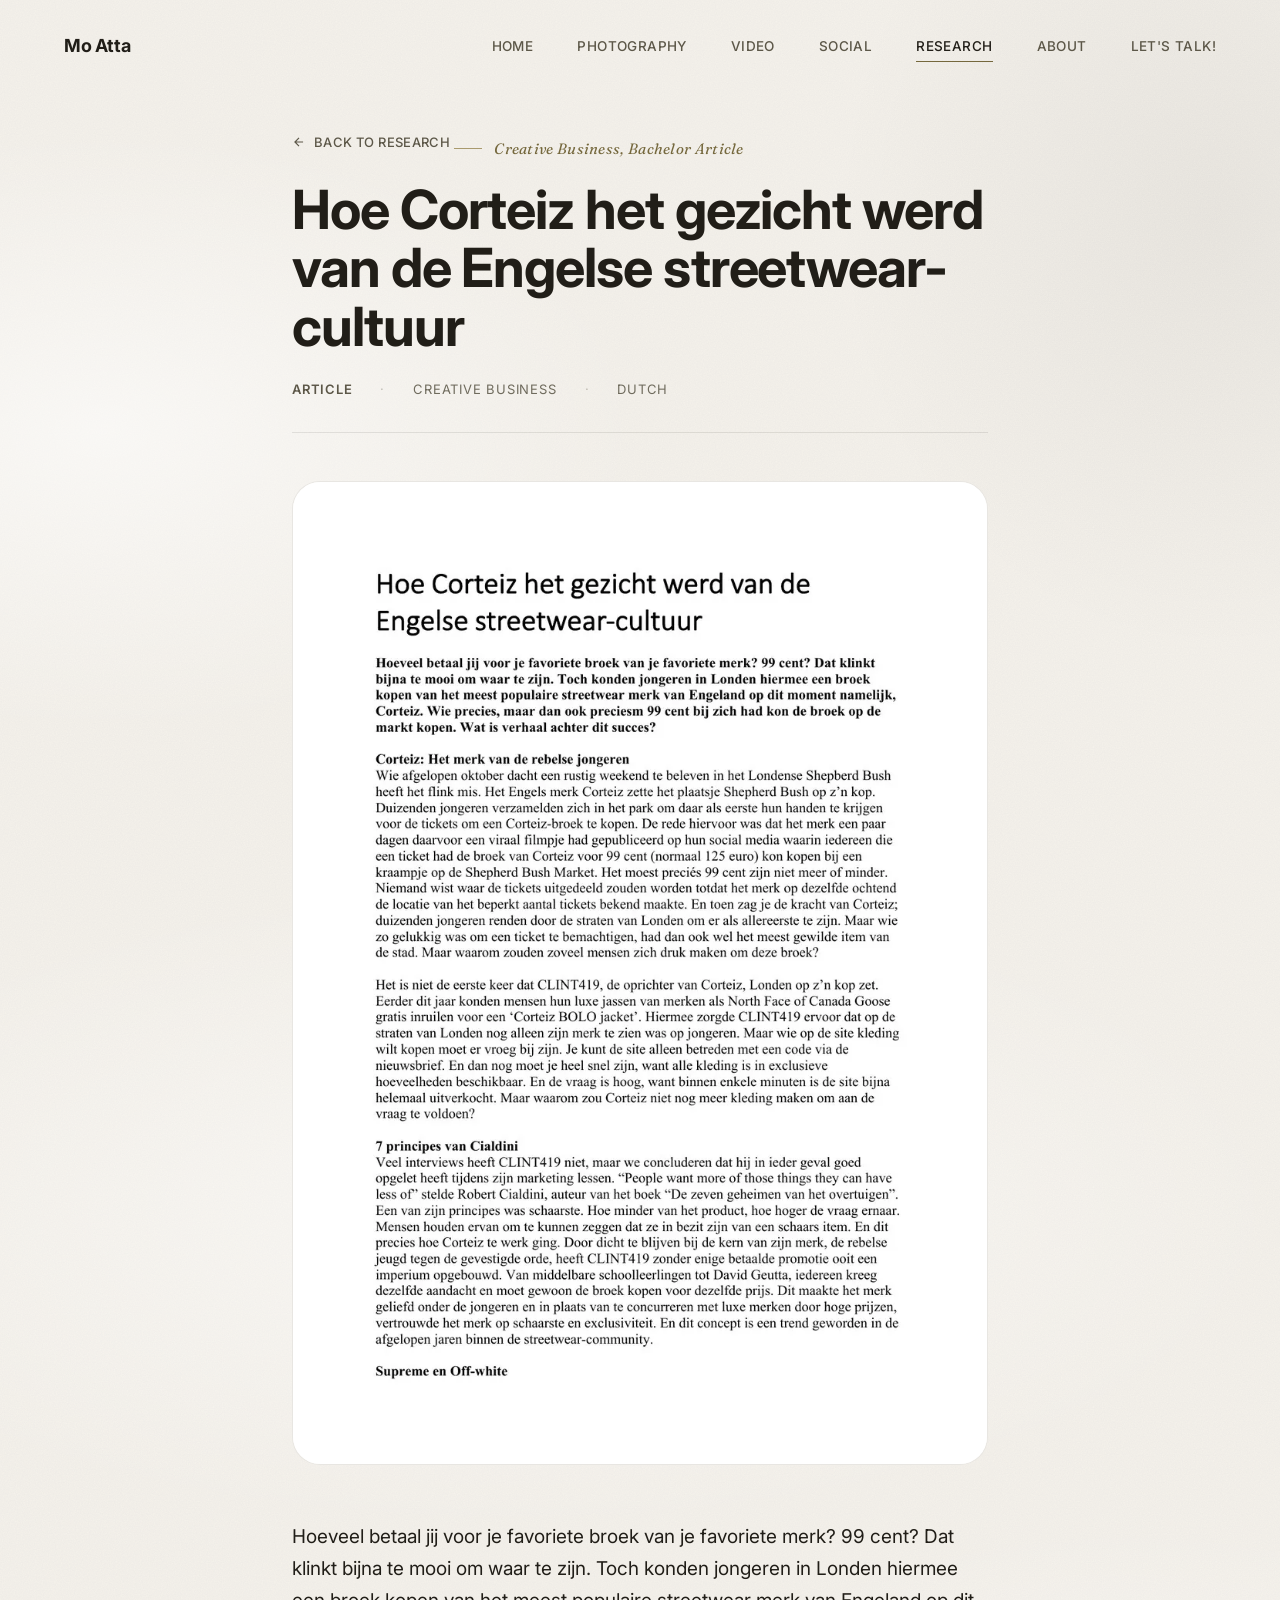
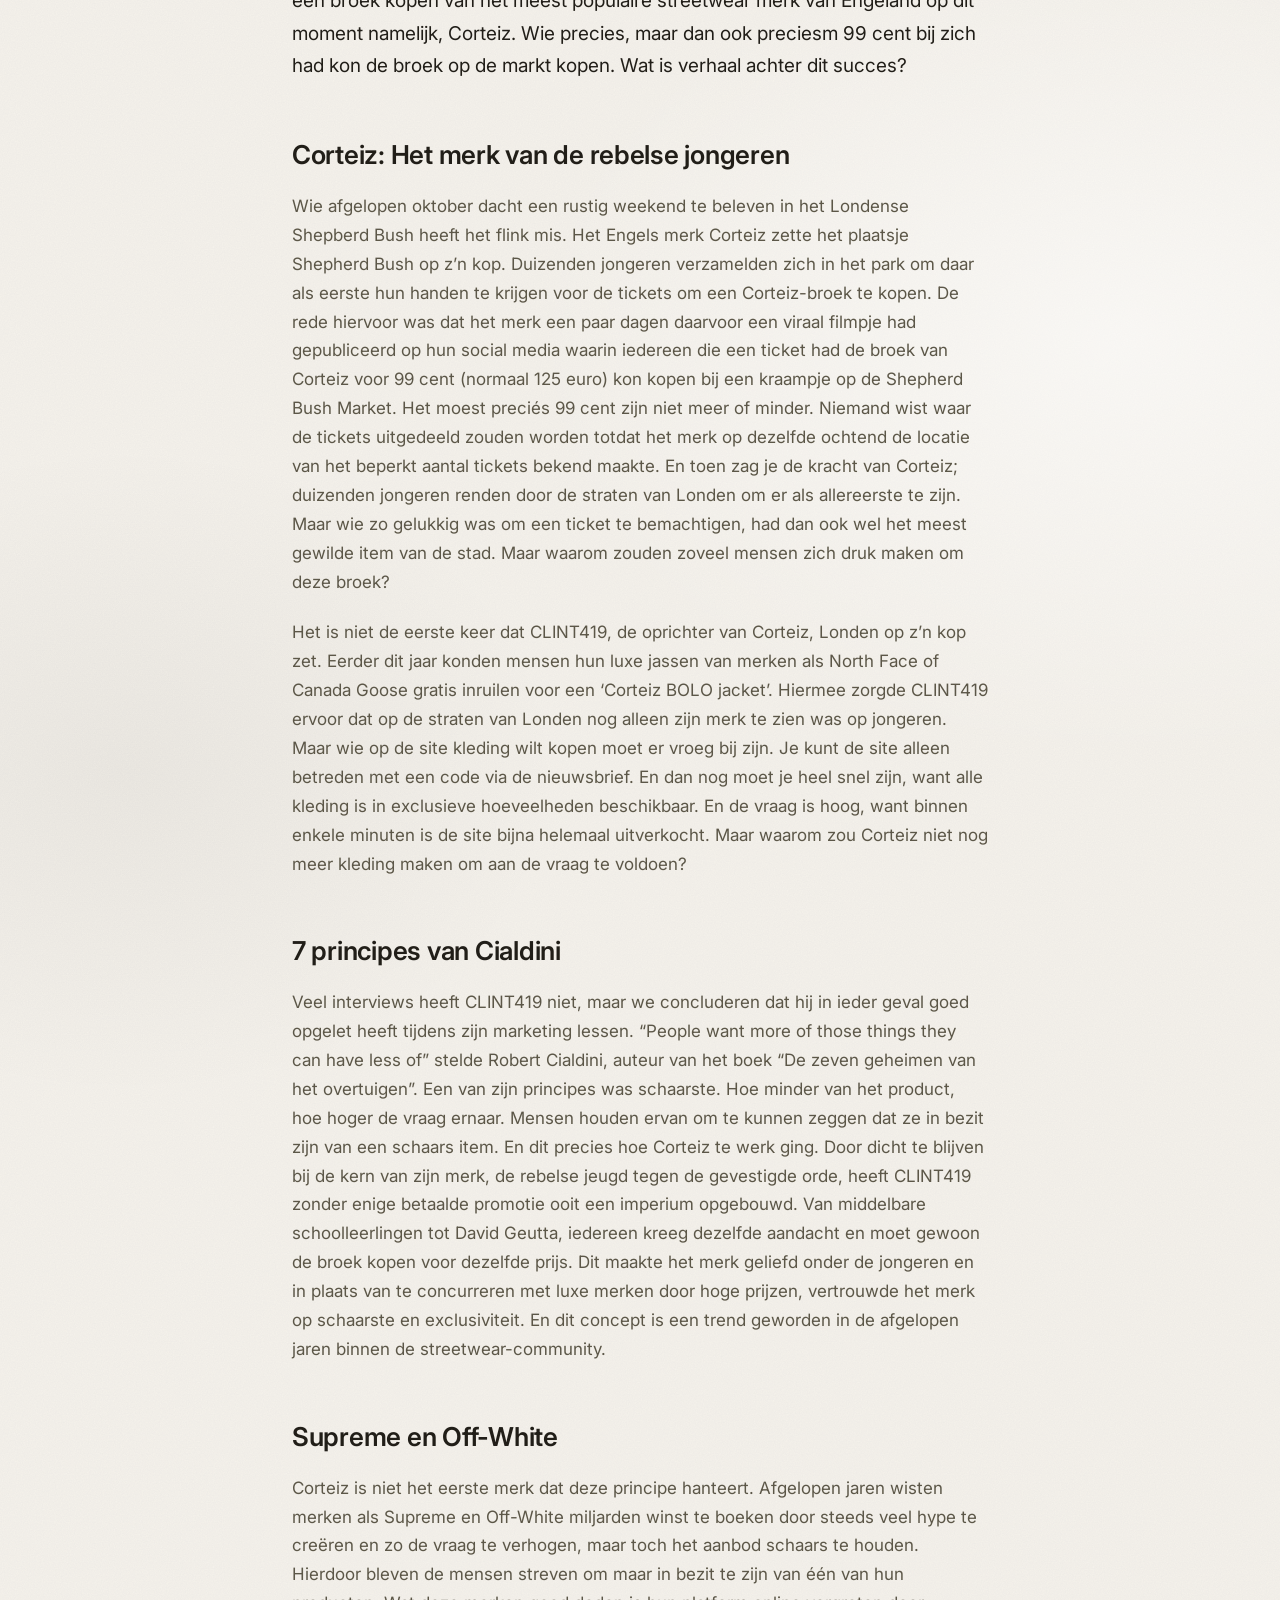
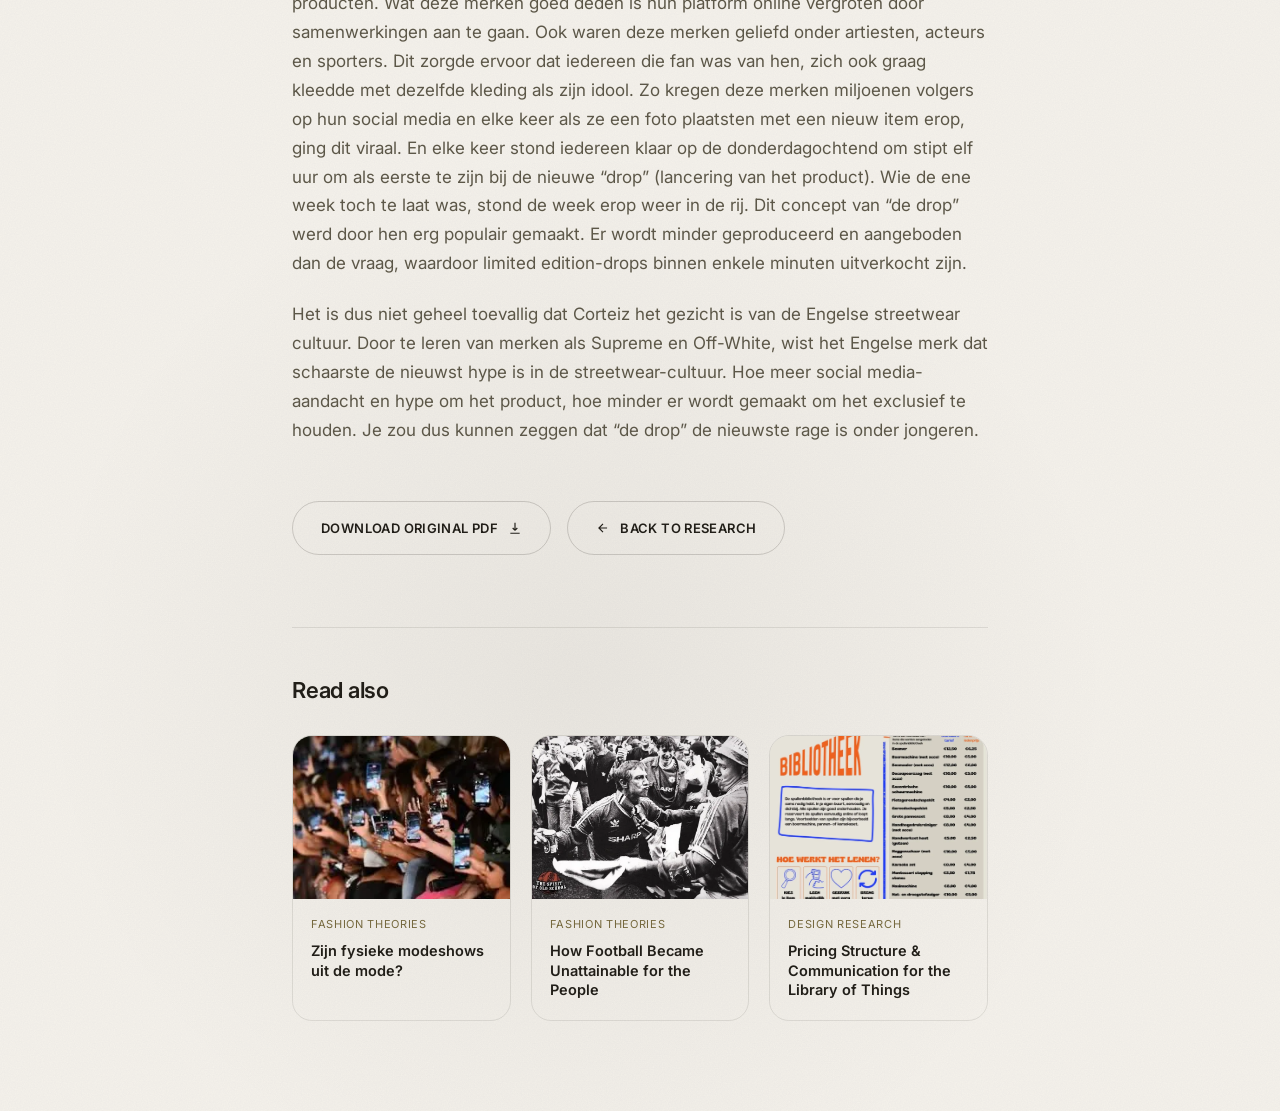
==== commit 58b7bce1: "Add Google Analytics 4 tracking to every page Adds the GA4 gtag.js snippet (G-KXNJ71K7C0) to the <he" ====
--- a/research-corteiz.html
+++ b/research-corteiz.html
@@ -1,6 +1,15 @@
 <!DOCTYPE html>
 <html lang="en">
 <head>
+<!-- Google tag (gtag.js) -->
+<script async src="https://www.googletagmanager.com/gtag/js?id=G-KXNJ71K7C0"></script>
+<script>
+  window.dataLayer = window.dataLayer || [];
+  function gtag(){dataLayer.push(arguments);}
+  gtag('js', new Date());
+
+  gtag('config', 'G-KXNJ71K7C0');
+</script>
 <meta charset="UTF-8" />
 <meta name="viewport" content="width=device-width, initial-scale=1.0" />
 <title>Hoe Corteiz het gezicht werd van de Engelse streetwear-cultuur — Mo Atta</title>
--- a/assets/css/base.css
+++ b/assets/css/base.css
@@ -139,14 +139,14 @@
 .reveal-delay-3{ transition-delay: .24s; }
 .reveal-delay-4{ transition-delay: .32s; }
 
-.section{ position: relative; padding: 190px 0; }
-.section-tight{ padding: 130px 0; }
+.section{ position: relative; padding: 130px 0; }
+.section-tight{ padding: 90px 0; }
 .section-head{
   display:flex;
   align-items: flex-end;
   justify-content: space-between;
   gap: 40px;
-  margin-bottom: 84px;
+  margin-bottom: 60px;
 }
 .section-title{
   font-size: clamp(40px, 4.4vw, 68px);
@@ -276,7 +276,7 @@
 @media (max-width: 980px){
   .nav-links{ display:none; }
   .nav-toggle{ display:block; }
-  .section{ padding: 120px 0; }
+  .section{ padding: 90px 0; }
 }
 @media (max-width: 640px){
   .container, .nav-inner{ padding-left:24px; padding-right:24px; }
--- a/assets/css/article.css
+++ b/assets/css/article.css
@@ -5,7 +5,7 @@
 ============================================================ */
 body{ line-height: 1.7; }
 
-.wrap{ max-width:760px; margin:0 auto; padding: 170px 32px 120px; }
+.wrap{ max-width:760px; margin:0 auto; padding: 130px 32px 90px; }
 
 .back-link{
   display:inline-flex; align-items:center; gap:8px;
@@ -73,7 +73,7 @@
 .read-also-title{ font-size:14.5px; font-weight:600; line-height:1.35; }
 
 @media (max-width:640px){
-  .wrap{ padding:140px 24px 90px; }
+  .wrap{ padding:110px 24px 70px; }
   .abstract{ padding:24px; }
   .read-also-grid{ grid-template-columns:1fr; }
 }
